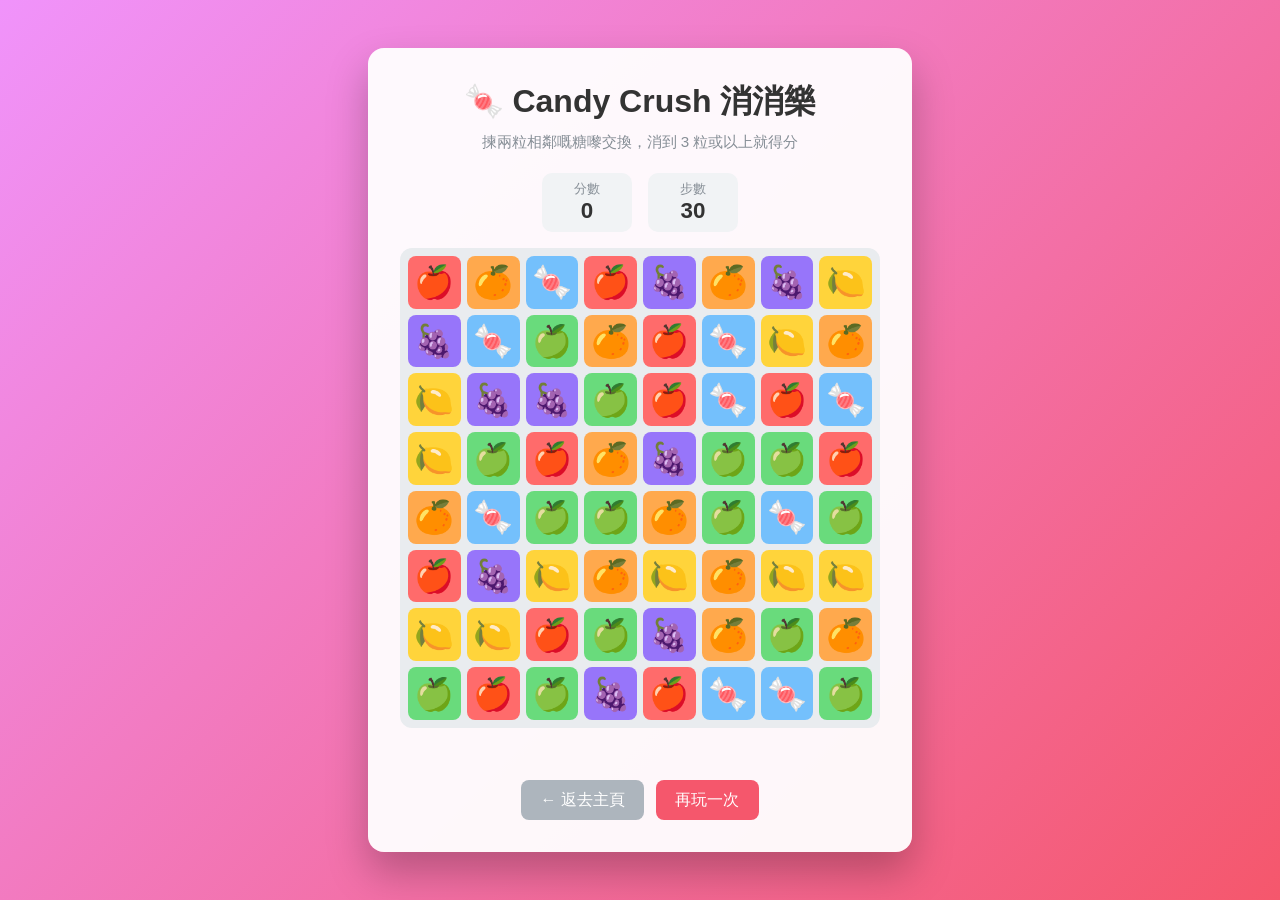
==== game.html @ c2669d9e "加入 Candy Crush 消消樂遊戲頁同主頁連結 - 主頁新增「玩 Candy Crush 消消樂」按鈕，駁去 game.html - 新增 match-3 遊戲（8x8 棋盤、6 種糖、交換消糖" ====
<!DOCTYPE html>
<html lang="zh-Hant">
<head>
  <meta charset="UTF-8">
  <meta name="viewport" content="width=device-width, initial-scale=1.0">
  <title>Candy Crush 消消樂</title>
  <link rel="stylesheet" href="game.css?v=1">
</head>
<body>
  <main class="game-wrap">
    <h1>🍬 Candy Crush 消消樂</h1>
    <p class="subtitle">揀兩粒相鄰嘅糖嚟交換，消到 3 粒或以上就得分</p>

    <div class="hud">
      <div class="stat"><span>分數</span><strong id="score">0</strong></div>
      <div class="stat"><span>步數</span><strong id="moves">30</strong></div>
    </div>

    <div id="board" class="board"></div>
    <p id="message" class="message"></p>

    <div class="actions">
      <a href="index.html" class="btn ghost">← 返去主頁</a>
      <button id="restart" class="btn">再玩一次</button>
    </div>
  </main>

  <script src="game.js?v=1"></script>
</body>
</html>
---- game.css ----
* {
  box-sizing: border-box;
  margin: 0;
  padding: 0;
}

body {
  font-family: "Segoe UI", "Microsoft JhengHei", sans-serif;
  min-height: 100vh;
  display: flex;
  align-items: center;
  justify-content: center;
  background: linear-gradient(135deg, #f093fb 0%, #f5576c 100%);
  padding: 1rem;
}

.game-wrap {
  background: rgba(255, 255, 255, 0.95);
  padding: 2rem;
  border-radius: 16px;
  text-align: center;
  box-shadow: 0 20px 40px rgba(0, 0, 0, 0.25);
}

h1 {
  font-size: 2rem;
  color: #333;
  margin-bottom: 0.5rem;
}

.subtitle {
  font-size: 0.95rem;
  color: #868e96;
  margin-bottom: 1.25rem;
}

.hud {
  display: flex;
  gap: 1rem;
  justify-content: center;
  margin-bottom: 1rem;
}

.stat {
  background: #f1f3f5;
  padding: 0.5rem 1.5rem;
  border-radius: 10px;
  min-width: 90px;
}

.stat span {
  display: block;
  font-size: 0.8rem;
  color: #868e96;
}

.stat strong {
  font-size: 1.4rem;
  color: #333;
}

.board {
  display: grid;
  grid-template-columns: repeat(8, 1fr);
  gap: 6px;
  margin: 0 auto 1rem;
  width: min(92vw, 480px);
  background: #e9ecef;
  padding: 8px;
  border-radius: 12px;
}

.cell {
  aspect-ratio: 1;
  display: flex;
  align-items: center;
  justify-content: center;
  font-size: clamp(1.2rem, 5vw, 2rem);
  border-radius: 8px;
  cursor: pointer;
  user-select: none;
  transition: transform 0.1s ease;
}

.cell.selected {
  outline: 3px solid #212529;
  transform: scale(0.9);
}

.cell.empty {
  background: #dee2e6;
}

.cell.pop {
  animation: pop 0.25s ease forwards;
}

@keyframes pop {
  0% {
    transform: scale(1);
  }
  50% {
    transform: scale(1.25);
  }
  100% {
    transform: scale(0);
    opacity: 0;
  }
}

.message {
  min-height: 1.5rem;
  color: #e03131;
  font-weight: bold;
  margin-bottom: 0.75rem;
}

.actions {
  display: flex;
  gap: 0.75rem;
  justify-content: center;
}

.btn {
  font-size: 1rem;
  padding: 0.6rem 1.2rem;
  border: none;
  border-radius: 8px;
  background: #f5576c;
  color: #fff;
  cursor: pointer;
  text-decoration: none;
  display: inline-block;
  transition: background 0.2s ease;
}

.btn:hover {
  background: #e64980;
}

.btn.ghost {
  background: #adb5bd;
}

.btn.ghost:hover {
  background: #868e96;
}
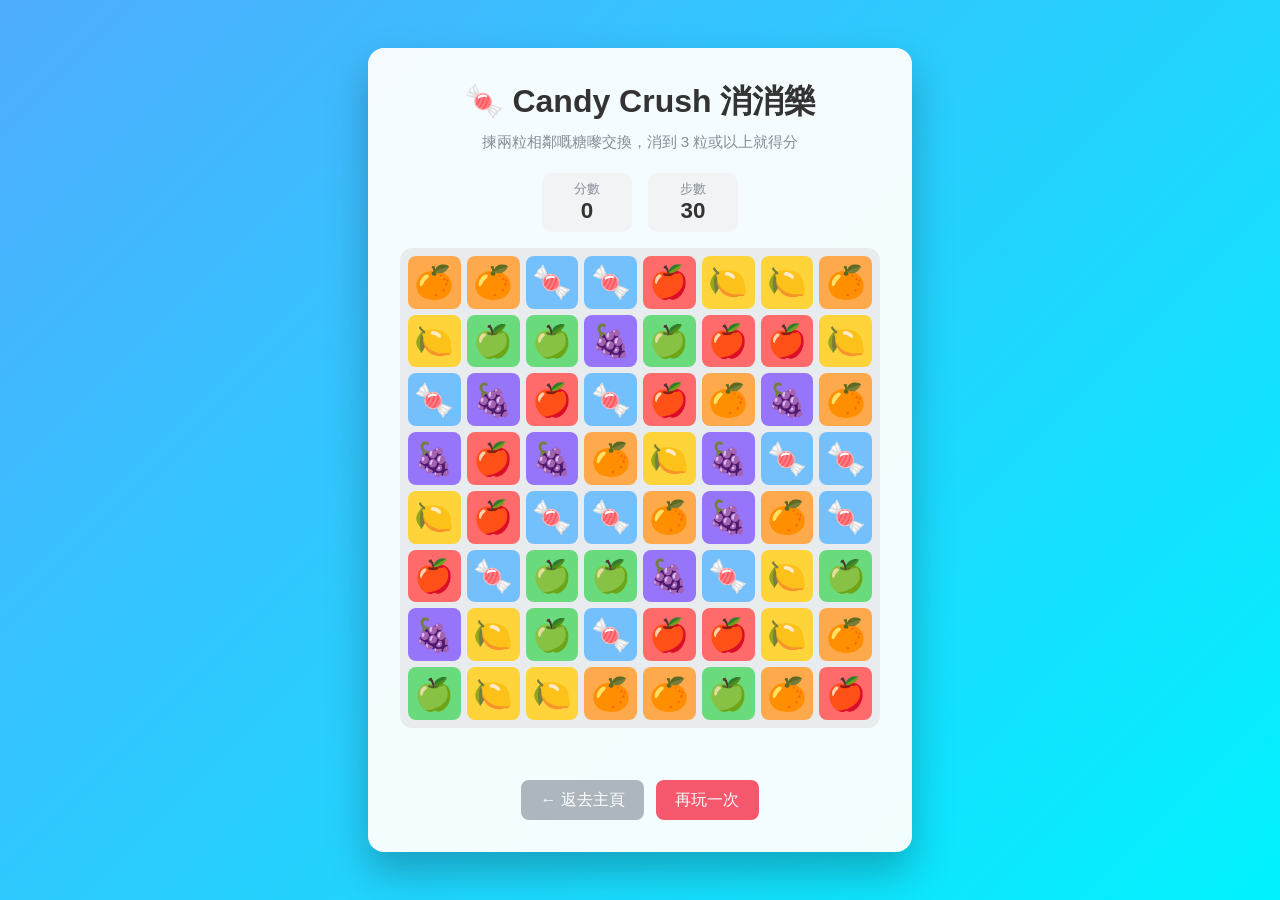
==== commit eba266de: "將主頁同遊戲頁背景轉成藍綠色漸變 Co-Authored-By: Claude <noreply@anthropic.com>" ====
--- a/game.html
+++ b/game.html
@@ -4,7 +4,7 @@
   <meta charset="UTF-8">
   <meta name="viewport" content="width=device-width, initial-scale=1.0">
   <title>Candy Crush 消消樂</title>
-  <link rel="stylesheet" href="game.css?v=1">
+  <link rel="stylesheet" href="game.css?v=2">
 </head>
 <body>
   <main class="game-wrap">
--- a/game.css
+++ b/game.css
@@ -10,7 +10,7 @@
   display: flex;
   align-items: center;
   justify-content: center;
-  background: linear-gradient(135deg, #f093fb 0%, #f5576c 100%);
+  background: linear-gradient(135deg, #4facfe 0%, #00f2fe 100%);
   padding: 1rem;
 }
 
